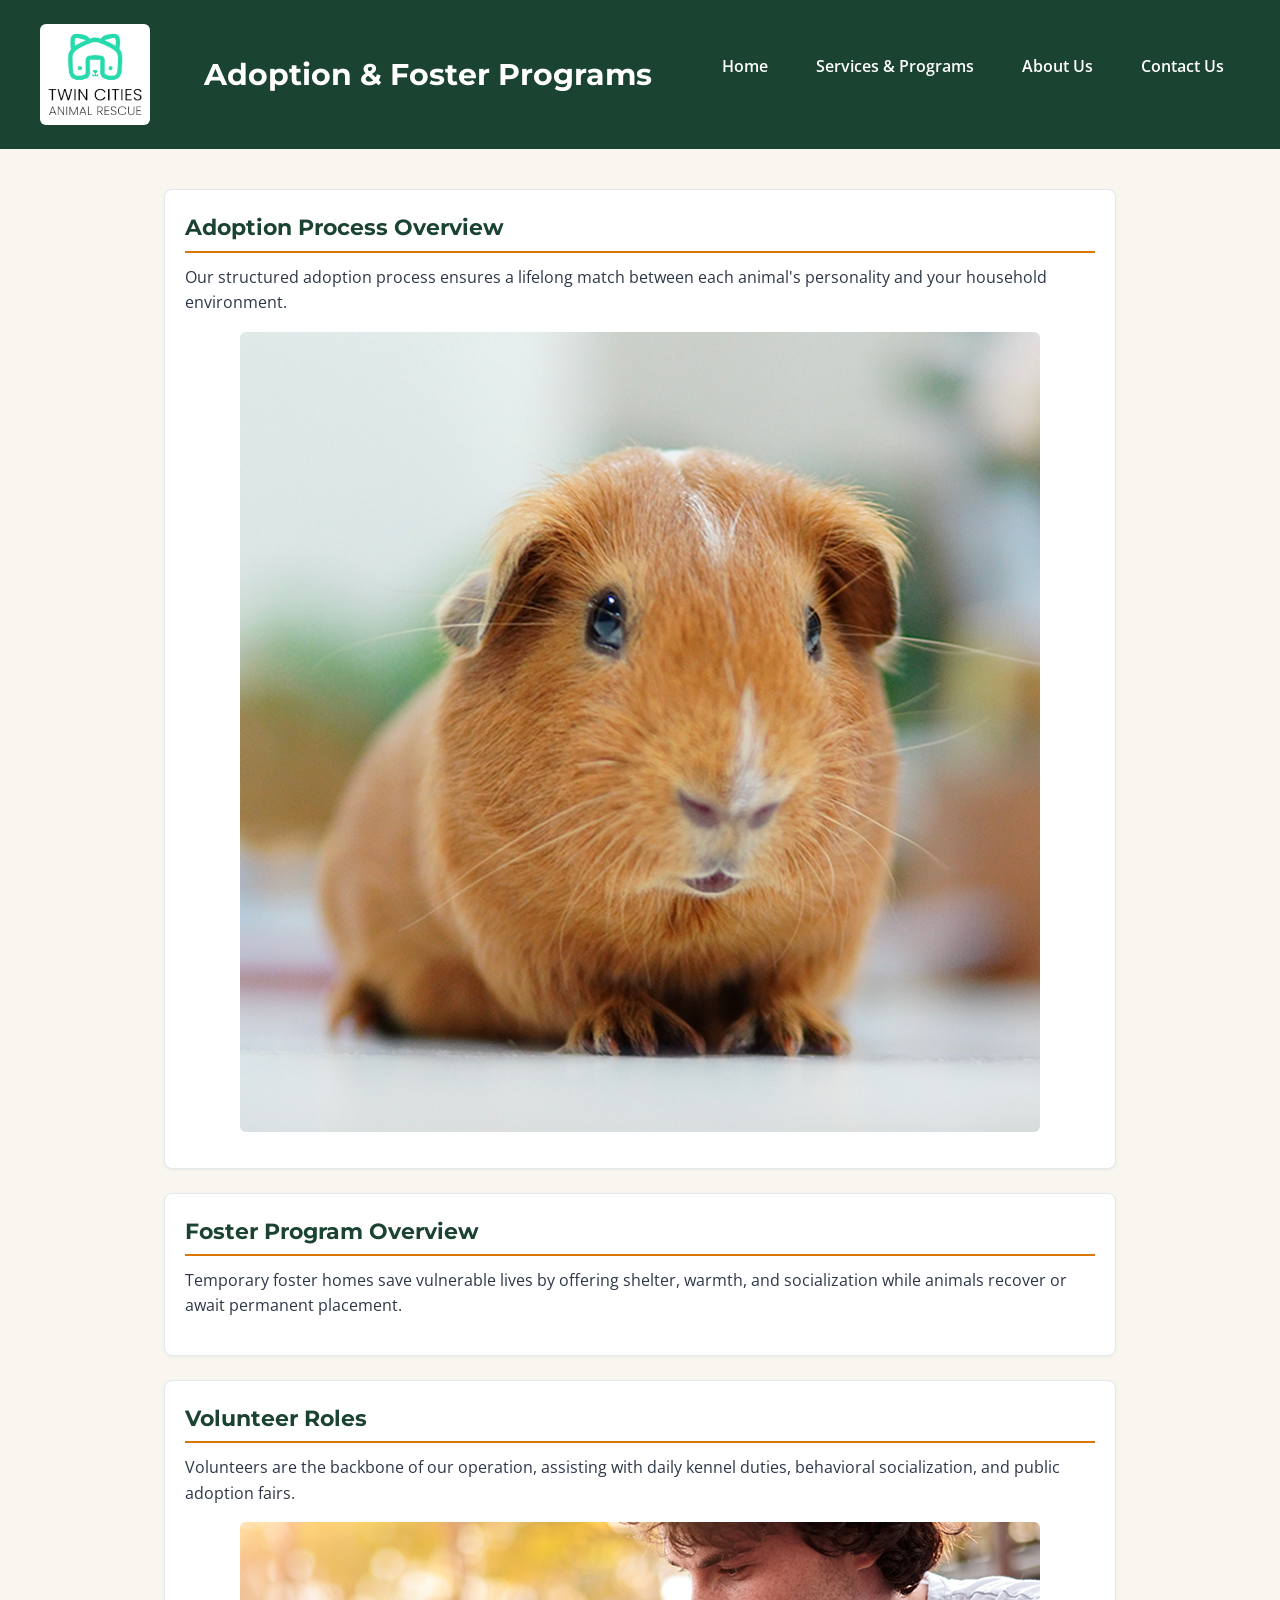
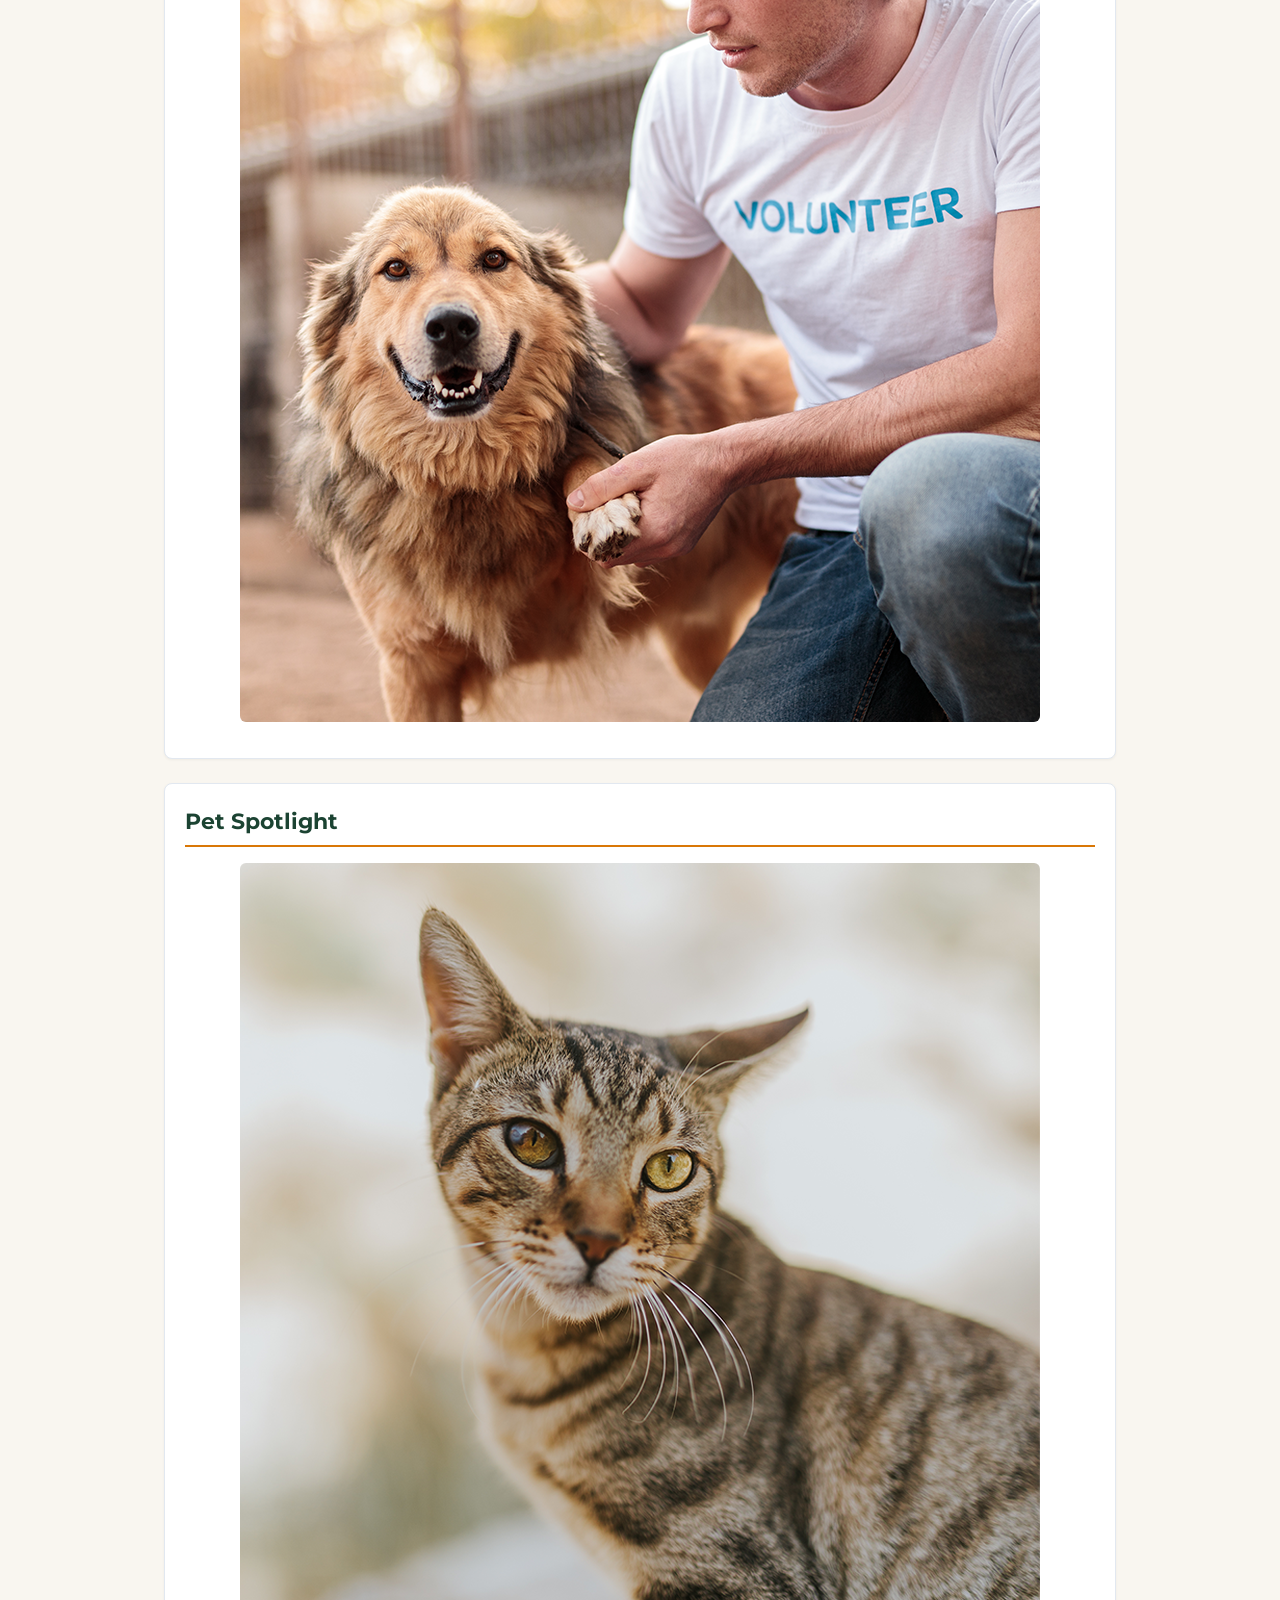
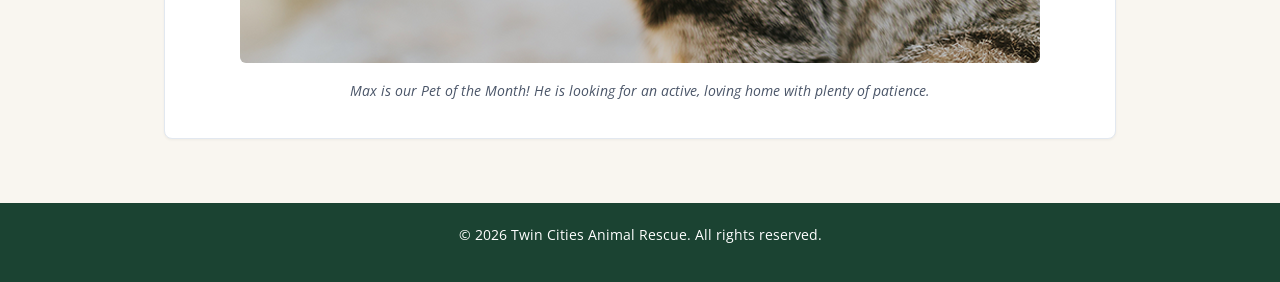
==== services.html @ 55bfadf9 "Create services.html" ====
<!DOCTYPE html>
<html lang="en">
<head>
    <meta charset="UTF-8">
    <meta name="viewport" content="width=device-width, initial-scale=1.0">
    <title>Twin Cities Animal Rescue - Services and Programs</title>
    <link rel="stylesheet" href="styles.css">
    <link rel="preconnect" href="https://fonts.googleapis.com">
    <link rel="preconnect" href="https://fonts.gstatic.com" crossorigin>
    <link href="https://fonts.googleapis.com/css2?family=Montserrat:wght@600;700&family=Open+Sans:wght@400;600&display=swap" rel="stylesheet">
</head>
<body>
    <header>
        <img src="rescue-logo_c.png" alt="Twin Cities Animal Rescue logo">
        <h1>Adoption & Foster Programs</h1>
        <nav>
            <ul>
                <li><a href="index.html">Home</a></li>
                <li><a href="services.html">Services & Programs</a></li>
                <li><a href="about.html">About Us</a></li>
                <li><a href="contact.html">Contact Us</a></li>
            </ul>
        </nav>
    </header>
    
    <main>
        <section>
            <h2>Adoption Process Overview</h2>
            <p>Our structured adoption process ensures a lifelong match between each animal's personality and your household environment.</p>
            <img src="rescue-pet_c.png" alt="An adoptable rescue puppy looking attentively toward the camera">
        </section>
        
        <section>
            <h2>Foster Program Overview</h2>
            <p>Temporary foster homes save vulnerable lives by offering shelter, warmth, and socialization while animals recover or await permanent placement.</p>
        </section>
        
        <section>
            <h2>Volunteer Roles</h2>
            <p>Volunteers are the backbone of our operation, assisting with daily kennel duties, behavioral socialization, and public adoption fairs.</p>
            <img src="rescue-volunteer_c.png" alt="Volunteers working together to care for shelter rescue animals">
        </section>
        
        <section>
            <h2>Pet Spotlight</h2>
            <figure>
                <img src="rescue-pet-spotlight_c.png" alt="Max, a friendly rescue dog selected as pet of the month">
                <figcaption>Max is our Pet of the Month! He is looking for an active, loving home with plenty of patience.</figcaption>
            </figure>
        </section>
    </main>
    
    <footer>
        <p>&copy; 2026 Twin Cities Animal Rescue. All rights reserved.</p>
    </footer>
</body>
</html>
---- styles.css ----
/* Color Palette:
   1. Warm Cream (Background): #f9f6f0
   2. Deep Forest Green (Primary Brand): #1b4332
   3. Amber Gold (Accent & Highlights): #d97706
   4. Charcoal (Body Text): #2d3748
*/

* {
    box-sizing: border-box;
    margin: 0;
    padding: 0;
}

body {
    font-family: 'Open Sans', Arial, sans-serif;
    color: #2d3748;
    background-color: #f9f6f0;
    line-height: 1.6;
    display: flex;
    flex-direction: column;
    min-height: 100vh;
}

/* Header & Navigation */
header {
    background-color: #1b4332;
    color: #ffffff;
    padding: 1.5rem 1rem;
    text-align: center;
}

header img {
    max-width: 110px;
    height: auto;
    display: block;
    margin: 0 auto 0.75rem auto;
}

h1, h2, legend {
    font-family: 'Montserrat', Helvetica, sans-serif;
    font-weight: 700;
}

h1 {
    font-size: 1.7rem;
    line-height: 1.25;
    margin-bottom: 1rem;
}

nav ul {
    list-style: none;
    display: flex;
    flex-direction: column;
    gap: 0.6rem;
    padding: 0;
}

nav a {
    color: #ffffff;
    text-decoration: none;
    font-weight: 600;
    padding: 0.5rem 1rem;
    border-radius: 4px;
    display: block;
    transition: background-color 0.2s ease;
}

nav a:hover,
nav a:focus {
    background-color: #d97706;
}

/* Main Content Layout */
main {
    flex: 1;
    padding: 1.5rem 1rem;
    max-width: 1000px;
    margin: 0 auto;
    width: 100%;
}

section {
    background-color: #ffffff;
    border: 1px solid #e2e8f0;
    border-radius: 8px;
    padding: 1.25rem;
    margin-bottom: 1.5rem;
    box-shadow: 0 1px 3px rgba(0, 0, 0, 0.05);
}

h2 {
    color: #1b4332;
    font-size: 1.35rem;
    margin-bottom: 0.75rem;
    border-bottom: 2px solid #d97706;
    padding-bottom: 0.35rem;
}

p, ul {
    margin-bottom: 1rem;
}

ul {
    padding-left: 1.25rem;
}

/* Media Handling */
img, audio {
    max-width: 100%;
    height: auto;
    border-radius: 6px;
    display: block;
    margin: 1rem auto;
}

figure {
    margin: 1rem auto;
    text-align: center;
}

figcaption {
    font-size: 0.9rem;
    color: #4a5568;
    margin-top: 0.5rem;
    font-style: italic;
}

/* Form Styles */
fieldset {
    border: 2px solid #1b4332;
    border-radius: 6px;
    padding: 1.25rem;
    margin-top: 1rem;
    background-color: #ffffff;
}

legend {
    color: #1b4332;
    font-size: 1.1rem;
    padding: 0 0.5rem;
}

label {
    display: block;
    margin-top: 0.85rem;
    margin-bottom: 0.25rem;
    font-weight: 600;
}

input[type="text"],
input[type="email"],
select,
textarea {
    width: 100%;
    padding: 0.65rem;
    border: 1px solid #cbd5e0;
    border-radius: 4px;
    font-family: inherit;
    font-size: 1rem;
    background-color: #f9f6f0;
}

input:focus,
select:focus,
textarea:focus {
    outline: 2px solid #d97706;
    background-color: #ffffff;
}

button[type="submit"] {
    display: inline-block;
    width: 100%;
    margin-top: 1.25rem;
    background-color: #1b4332;
    color: #ffffff;
    font-size: 1rem;
    font-weight: 700;
    padding: 0.75rem;
    border: none;
    border-radius: 4px;
    cursor: pointer;
    transition: background-color 0.2s ease;
}

button[type="submit"]:hover {
    background-color: #d97706;
}

/* Footer */
footer {
    background-color: #1b4332;
    color: #ffffff;
    text-align: center;
    padding: 1.25rem;
    font-size: 0.9rem;
    margin-top: auto;
}

/* Responsive Media Query for Desktops and Tablets */
@media (min-width: 768px) {
    header {
        display: flex;
        flex-direction: row;
        align-items: center;
        justify-content: space-between;
        padding: 1.5rem 2.5rem;
        text-align: left;
    }

    header img {
        margin: 0;
    }

    h1 {
        margin-bottom: 0;
        font-size: 1.85rem;
    }

    nav ul {
        flex-direction: row;
        gap: 1rem;
    }

    main {
        padding: 2.5rem 1.5rem;
    }

    button[type="submit"] {
        width: auto;
        padding: 0.75rem 2rem;
    }
}
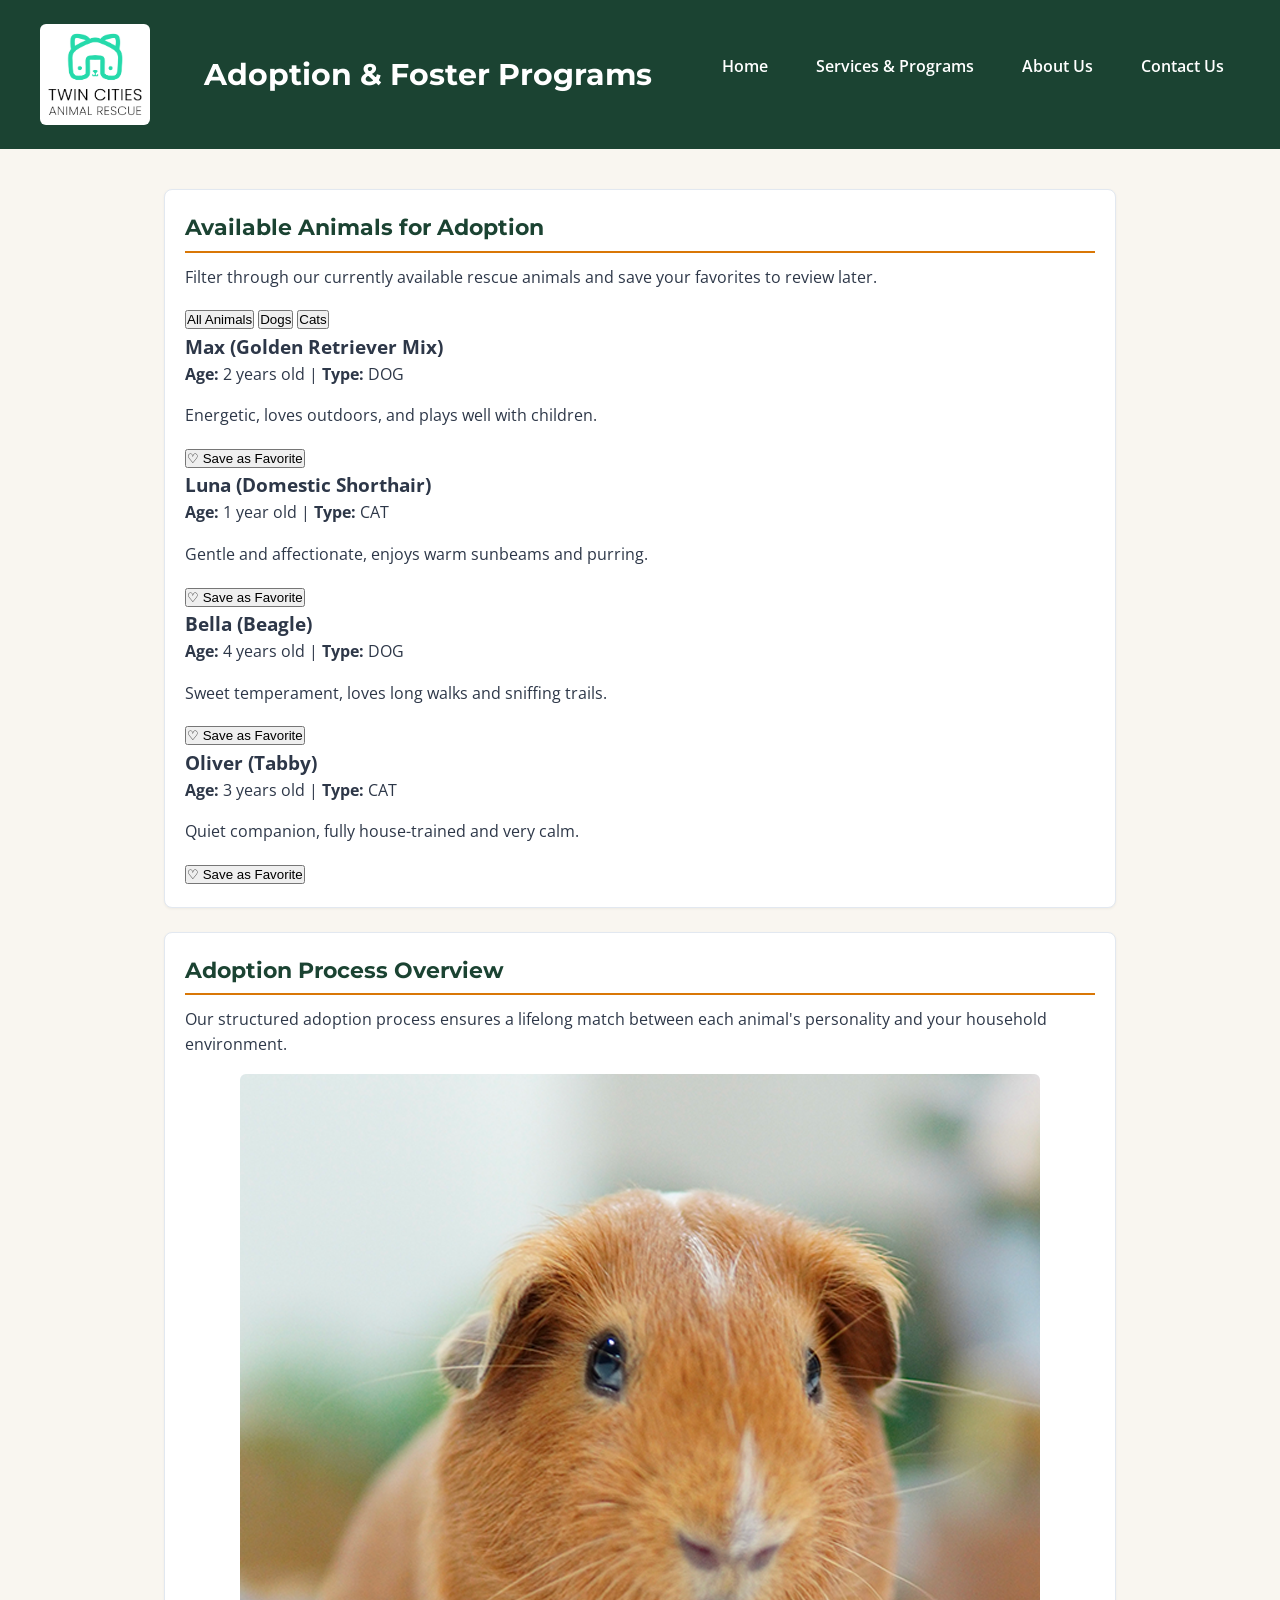
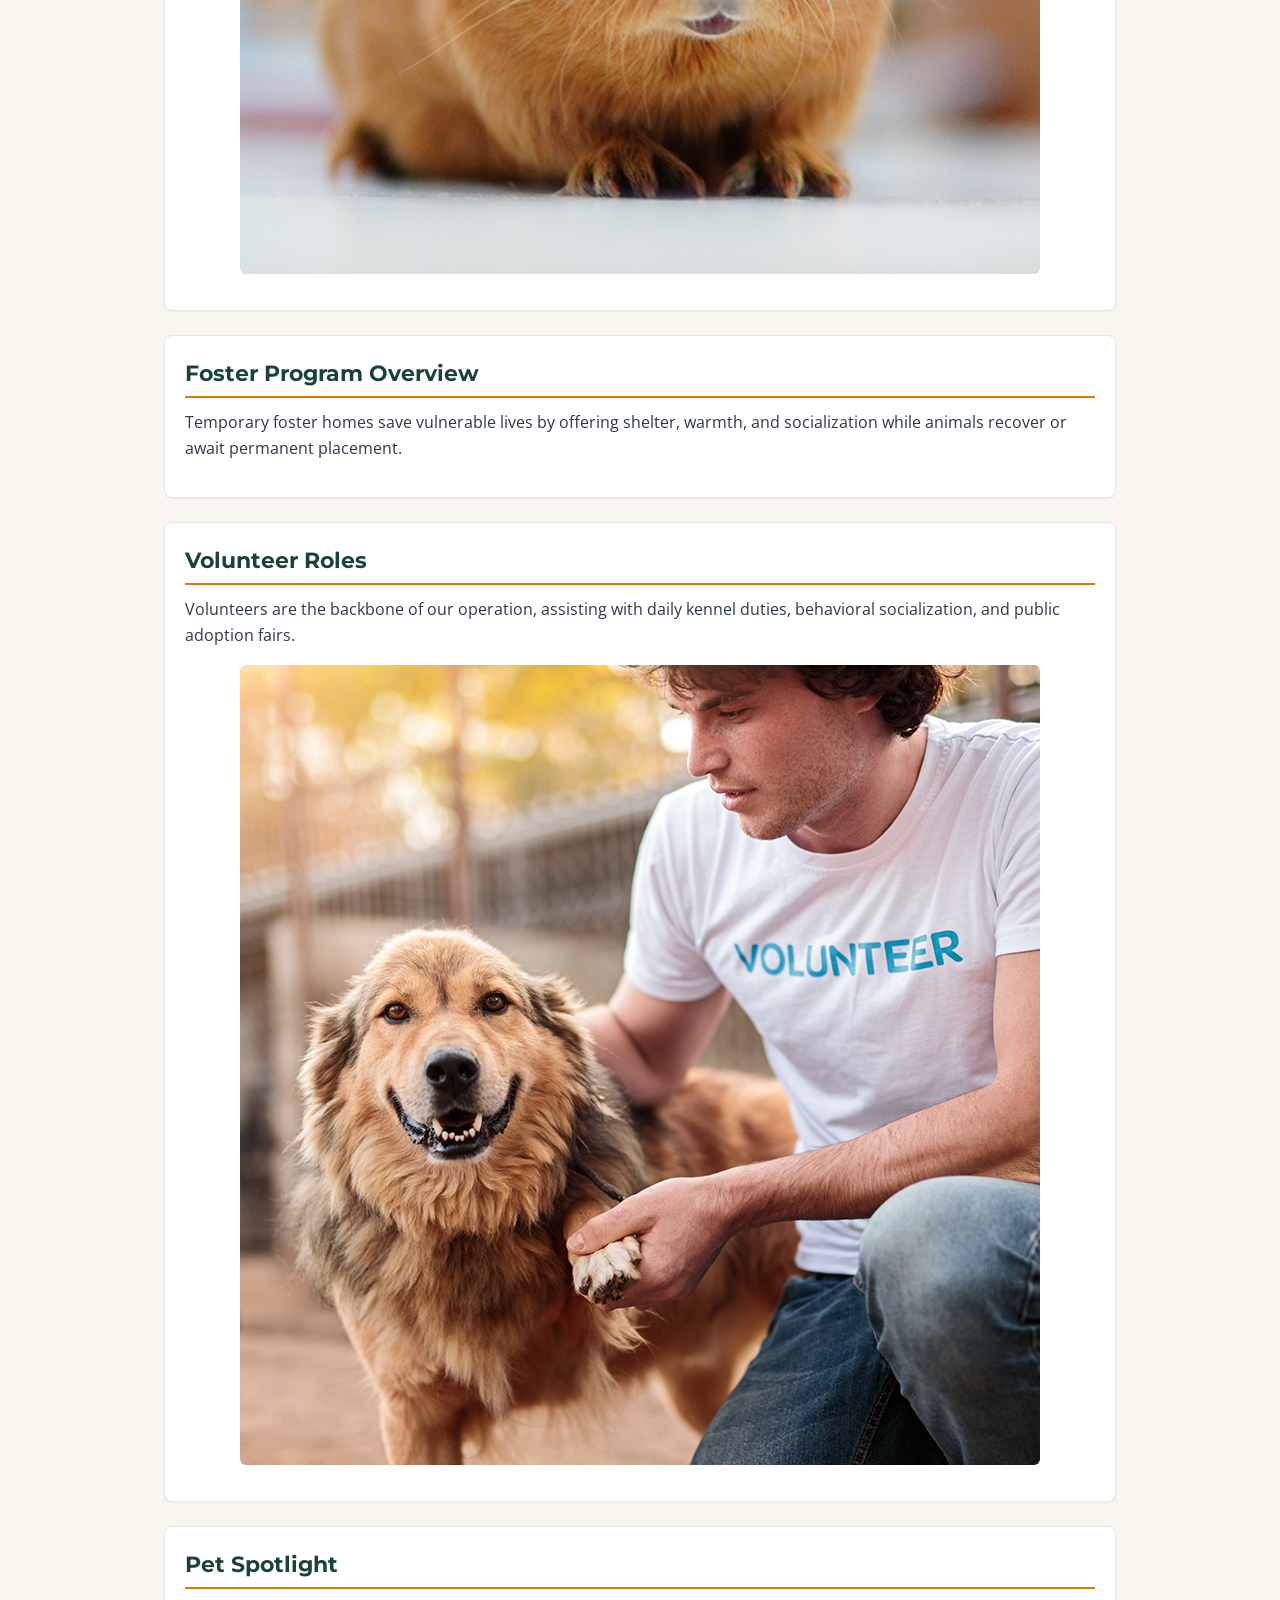
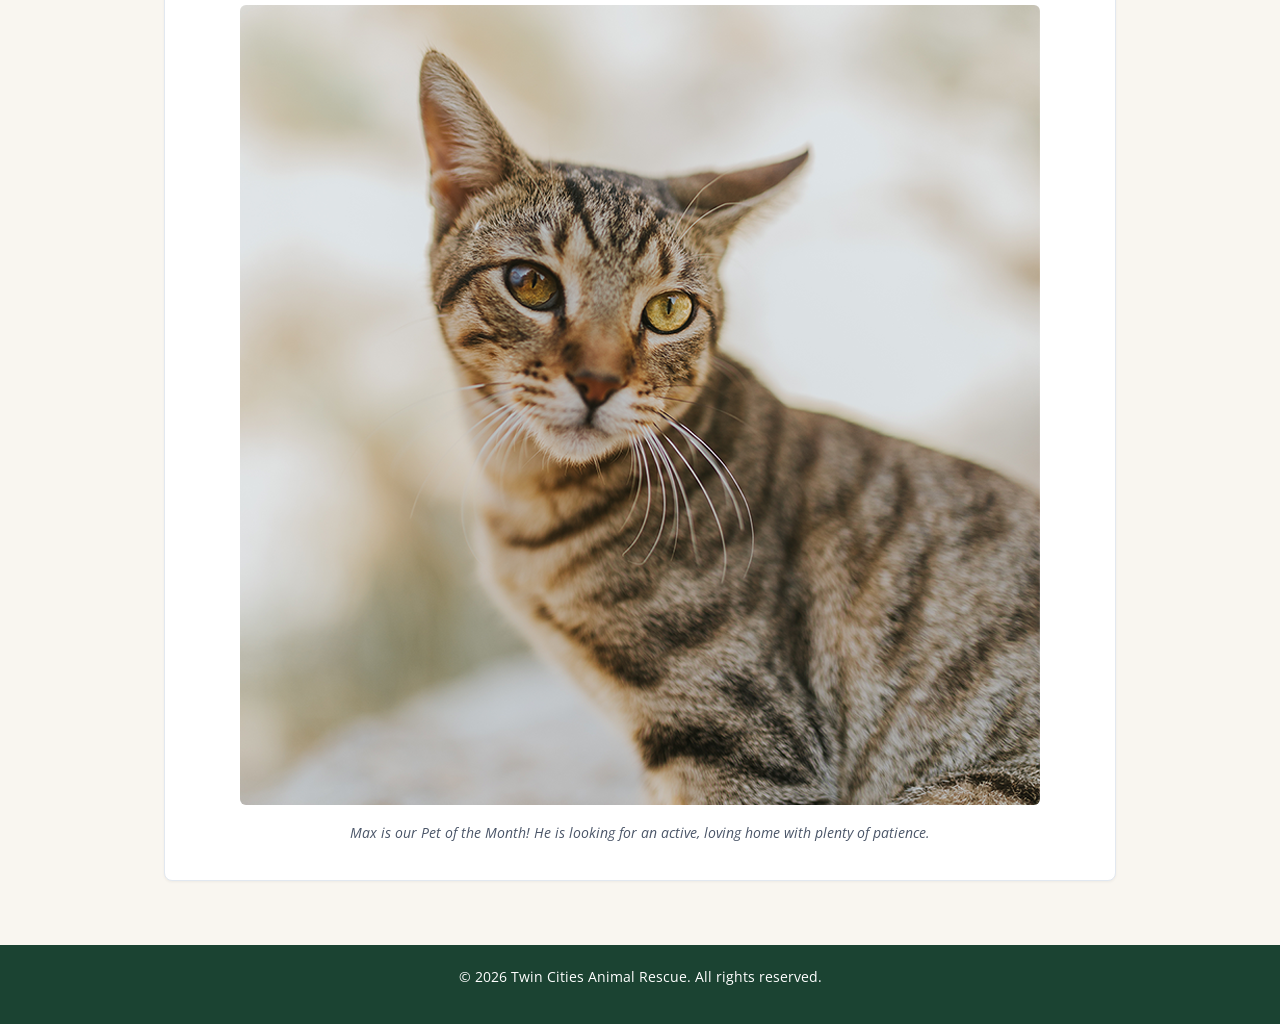
==== commit 0b7b26d8: "Update services.html" ====
--- a/services.html
+++ b/services.html
@@ -22,25 +22,41 @@
             </ul>
         </nav>
     </header>
-    
+
     <main>
+        <!-- Interactive Adoptable Pets Directory (Rubric Feature) -->
+        <section id="interactive-directory">
+            <h2>Available Animals for Adoption</h2>
+            <p>Filter through our currently available rescue animals and save your favorites to review later.</p>
+            
+            <div class="filter-controls" role="group" aria-label="Pet filters">
+                <button type="button" class="filter-btn active" data-filter="all">All Animals</button>
+                <button type="button" class="filter-btn" data-filter="dog">Dogs</button>
+                <button type="button" class="filter-btn" data-filter="cat">Cats</button>
+            </div>
+
+            <div id="pets-container" class="pets-grid">
+                <!-- Injected dynamically by JavaScript -->
+            </div>
+        </section>
+
         <section>
             <h2>Adoption Process Overview</h2>
             <p>Our structured adoption process ensures a lifelong match between each animal's personality and your household environment.</p>
             <img src="rescue-pet_c.png" alt="An adoptable rescue puppy looking attentively toward the camera">
         </section>
-        
+
         <section>
             <h2>Foster Program Overview</h2>
             <p>Temporary foster homes save vulnerable lives by offering shelter, warmth, and socialization while animals recover or await permanent placement.</p>
         </section>
-        
+
         <section>
             <h2>Volunteer Roles</h2>
             <p>Volunteers are the backbone of our operation, assisting with daily kennel duties, behavioral socialization, and public adoption fairs.</p>
             <img src="rescue-volunteer_c.png" alt="Volunteers working together to care for shelter rescue animals">
         </section>
-        
+
         <section>
             <h2>Pet Spotlight</h2>
             <figure>
@@ -49,9 +65,12 @@
             </figure>
         </section>
     </main>
-    
+
     <footer>
-        <p>&copy; 2026 Twin Cities Animal Rescue. All rights reserved.</p>
+        <p>© 2026 Twin Cities Animal Rescue. All rights reserved.</p>
     </footer>
+
+    <!-- JavaScript Inclusion -->
+    <script src="script.js"></script>
 </body>
 </html>
